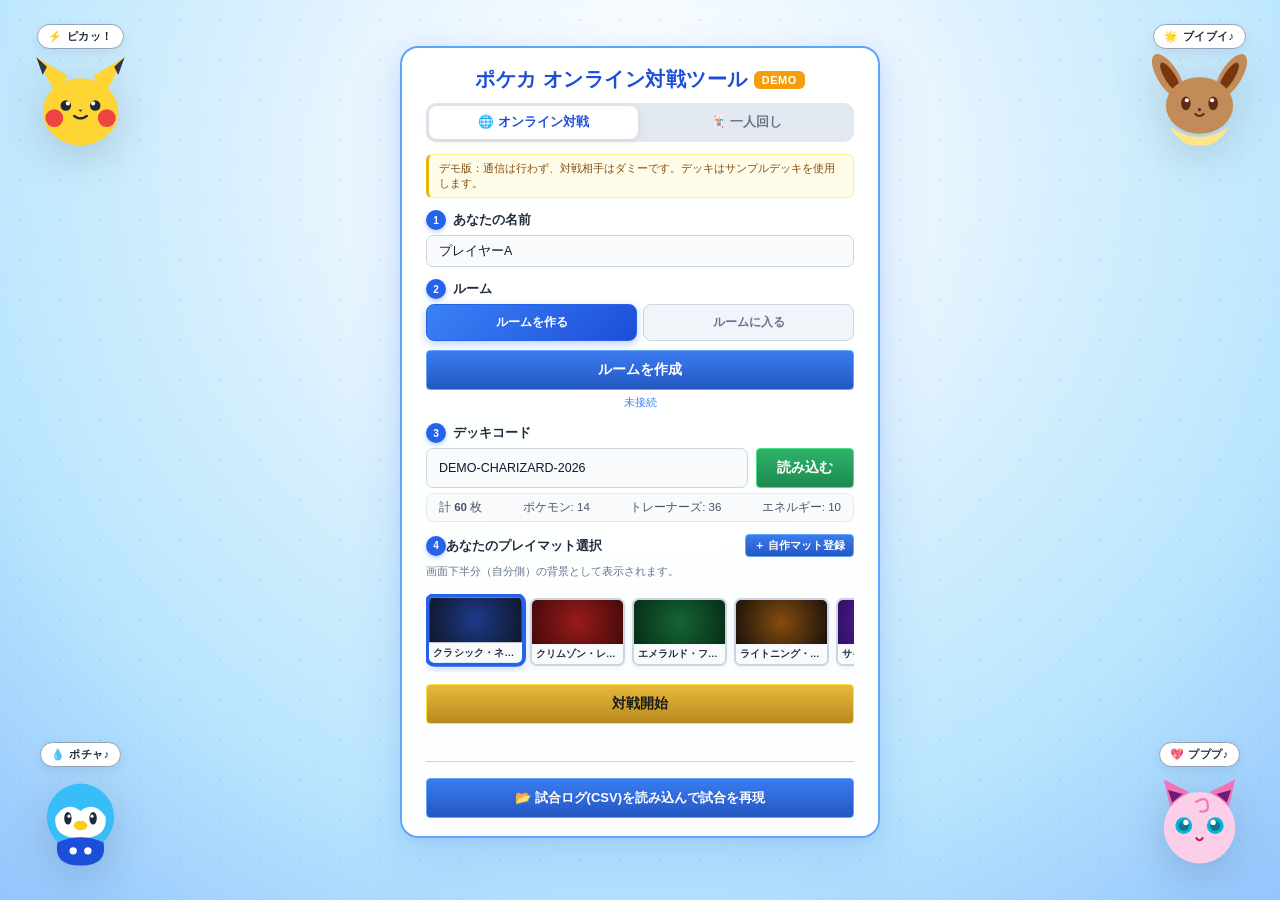
==== demo/index.html @ 83551fb6 "feat: 対戦準備フェーズ、特殊状態、8枠ベンチ拡張、演出強化、バトル場配置バグ改修および設計書v7.0更新" ====
<!DOCTYPE html>
<html lang="ja">
<head>
<meta charset="UTF-8">
<meta name="viewport" content="width=device-width, initial-scale=1.0, viewport-fit=cover">
<title>ポケカ オンライン対戦ツール（デモ）</title>
<link rel="stylesheet" href="css/style.css">
</head>
<body>

<!-- =====================================================
     画面① ロビー（名前 → ルーム → デッキコード → 対戦開始）
     ===================================================== -->
<section id="lobby" class="lobby">
  <!-- 4隅のかわいいポケモンたち（ゆらゆら揺れる） -->
  <!-- 左上：ピカチュウ -->
  <div class="lobby-corner-pokemon top-left" title="ピカチュウ">
    <div class="poke-balloon">⚡ ピカッ！</div>
    <svg viewBox="0 0 100 100" width="105" height="105" class="pokemon-svg" aria-label="ピカチュウ">
      <!-- 耳 -->
      <polygon points="26,38 8,4 38,22" fill="#ffd533"/>
      <polygon points="8,4 18,13 14,21 8,4" fill="#2d3748"/>
      <polygon points="74,38 92,4 62,22" fill="#ffd533"/>
      <polygon points="92,4 82,13 86,21 92,4" fill="#2d3748"/>
      <!-- 頭・体 -->
      <ellipse cx="50" cy="56" rx="36" ry="32" fill="#ffd533"/>
      <!-- ほっぺ -->
      <circle cx="25" cy="62" r="8.5" fill="#ef4444"/>
      <circle cx="75" cy="62" r="8.5" fill="#ef4444"/>
      <!-- 目 -->
      <circle cx="36" cy="50" r="5" fill="#1e293b"/>
      <circle cx="38" cy="48" r="2" fill="#ffffff"/>
      <circle cx="64" cy="50" r="5" fill="#1e293b"/>
      <circle cx="62" cy="48" r="2" fill="#ffffff"/>
      <!-- 鼻 -->
      <polygon points="50,56 48,54 52,54" fill="#1e293b"/>
      <!-- 口 -->
      <path d="M44,60 Q50,64 50,61 Q50,64 56,60" fill="none" stroke="#1e293b" stroke-width="2.2" stroke-linecap="round"/>
    </svg>
  </div>

  <!-- 右上：イーブイ -->
  <div class="lobby-corner-pokemon top-right" title="イーブイ">
    <div class="poke-balloon">🌟 ブイブイ♪</div>
    <svg viewBox="0 0 100 100" width="105" height="105" class="pokemon-svg" aria-label="イーブイ">
      <!-- 耳 -->
      <ellipse cx="20" cy="22" rx="10" ry="24" transform="rotate(-32 20 22)" fill="#c28b57"/>
      <ellipse cx="22" cy="23" rx="5" ry="16" transform="rotate(-32 22 23)" fill="#78350f"/>
      <ellipse cx="80" cy="22" rx="10" ry="24" transform="rotate(32 80 22)" fill="#c28b57"/>
      <ellipse cx="78" cy="23" rx="5" ry="16" transform="rotate(32 78 23)" fill="#78350f"/>
      <!-- 頭 -->
      <ellipse cx="50" cy="50" rx="32" ry="27" fill="#c28b57"/>
      <!-- もこもこの首毛 -->
      <path d="M22,70 Q50,90 78,70 Q68,90 50,88 Q32,90 22,70 Z" fill="#fde68a"/>
      <!-- 目 -->
      <ellipse cx="37" cy="48" rx="4.5" ry="6.5" fill="#5c2d16"/>
      <circle cx="38" cy="45" r="2" fill="#ffffff"/>
      <ellipse cx="63" cy="48" rx="4.5" ry="6.5" fill="#5c2d16"/>
      <circle cx="62" cy="45" r="2" fill="#ffffff"/>
      <!-- 鼻 -->
      <circle cx="50" cy="54" r="1.5" fill="#5c2d16"/>
      <!-- 口 -->
      <path d="M46,58 Q50,62 54,58" fill="none" stroke="#5c2d16" stroke-width="2" stroke-linecap="round"/>
    </svg>
  </div>

  <!-- 左下：ポッチャマ -->
  <div class="lobby-corner-pokemon bottom-left" title="ポッチャマ">
    <div class="poke-balloon">💧 ポチャ♪</div>
    <svg viewBox="0 0 100 100" width="105" height="105" class="pokemon-svg" aria-label="ポッチャマ">
      <!-- 頭部ベース（水色） -->
      <circle cx="50" cy="44" r="32" fill="#38bdf8"/>
      <!-- 顔の白い模様 -->
      <path d="M26,44 Q36,28 50,38 Q64,28 74,44 Q76,64 50,64 Q24,64 26,44 Z" fill="#ffffff"/>
      <!-- 体・マント（濃い青） -->
      <path d="M28,68 Q50,58 72,68 Q76,90 50,90 Q24,90 28,68 Z" fill="#1d4ed8"/>
      <!-- 胸のボタン -->
      <circle cx="43" cy="76" r="3.5" fill="#ffffff"/>
      <circle cx="57" cy="76" r="3.5" fill="#ffffff"/>
      <!-- 目 -->
      <ellipse cx="38" cy="45" rx="3.5" ry="6" fill="#1e293b"/>
      <circle cx="39" cy="43" r="1.5" fill="#ffffff"/>
      <ellipse cx="62" cy="45" rx="3.5" ry="6" fill="#1e293b"/>
      <circle cx="61" cy="43" r="1.5" fill="#ffffff"/>
      <!-- くちばし -->
      <ellipse cx="50" cy="52" rx="6.5" ry="4.5" fill="#facc15"/>
    </svg>
  </div>

  <!-- 右下：プリン -->
  <div class="lobby-corner-pokemon bottom-right" title="プリン">
    <div class="poke-balloon">💖 プププ♪</div>
    <svg viewBox="0 0 100 100" width="105" height="105" class="pokemon-svg" aria-label="プリン">
      <!-- 耳 -->
      <polygon points="22,34 16,8 40,20" fill="#f472b6"/>
      <polygon points="20,18 24,30 34,22" fill="#701a75"/>
      <polygon points="78,34 84,8 60,20" fill="#f472b6"/>
      <polygon points="80,18 76,30 66,22" fill="#701a75"/>
      <!-- 体（ピンクの球体） -->
      <circle cx="50" cy="54" r="34" fill="#fbcfe8"/>
      <!-- 前髪のうずまき -->
      <path d="M46,30 Q58,22 58,34 Q58,40 50,38 Q42,36 46,30 Z" fill="#fbcfe8"/>
      <path d="M46,30 Q58,22 58,34 Q58,40 50,38" fill="none" stroke="#f472b6" stroke-width="2"/>
      <!-- 目（大きな青緑） -->
      <circle cx="35" cy="52" r="8" fill="#06b6d4"/>
      <circle cx="35" cy="52" r="5" fill="#0e7490"/>
      <circle cx="37" cy="49" r="2.5" fill="#ffffff"/>
      <circle cx="65" cy="52" r="8" fill="#06b6d4"/>
      <circle cx="65" cy="52" r="5" fill="#0e7490"/>
      <circle cx="63" cy="49" r="2.5" fill="#ffffff"/>
      <!-- 口 -->
      <path d="M47,64 Q50,68 53,64" fill="none" stroke="#be185d" stroke-width="2" stroke-linecap="round"/>
    </svg>
  </div>

  <div class="lobby-panel">
    <h1>ポケカ オンライン対戦ツール <small>DEMO</small></h1>

    <!-- 最上部モード切替タブ: オンライン対戦 vs 一人回し -->
    <div class="lobby-mode-tabs">
      <button class="mode-tab-btn active" id="btn-mode-online" data-action="switchLobbyMode" data-arg="online">🌐 オンライン対戦</button>
      <button class="mode-tab-btn" id="btn-mode-solo" data-action="switchLobbyMode" data-arg="solo">🃏 一人回し</button>
    </div>

    <!-- ================= モード1: オンライン対戦 ================= -->
    <div id="mode-panel-online" class="mode-panel">
      <p class="demo-note">デモ版：通信は行わず、対戦相手はダミーです。デッキはサンプルデッキを使用します。</p>

      <div class="step">
        <label class="step-title" for="in-name"><span class="num">1</span>あなたの名前</label>
        <input id="in-name" type="text" maxlength="12" placeholder="ニックネーム" autocomplete="off">
      </div>

      <div class="step">
        <div class="step-title"><span class="num">2</span>ルーム</div>
        <div class="tabs">
          <button class="tab active" data-action="lobbyTab" data-arg="create">ルームを作る</button>
          <button class="tab" data-action="lobbyTab" data-arg="join">ルームに入る</button>
        </div>
        <div id="tab-create" class="tab-body">
          <button class="btn blue big" data-action="createRoom">ルームを作成</button>
          <div id="room-box" class="room-box hidden">
            ルーム番号 <b id="room-no"></b>
            <button class="btn" data-action="copyRoom">コピー</button>
          </div>
        </div>
        <div id="tab-join" class="tab-body hidden">
          <input id="in-room" type="text" inputmode="numeric" maxlength="6" placeholder="ルーム番号（6桁）" autocomplete="off">
          <button class="btn blue big" data-action="joinRoom">入室</button>
        </div>
        <div id="conn-status" class="status">未接続</div>
      </div>

      <div class="step">
        <label class="step-title" for="in-deck"><span class="num">3</span>デッキコード</label>
        <div class="row">
          <input id="in-deck" type="text" placeholder="例: DEMO-CHARIZARD-2026" autocomplete="off">
          <button class="btn green big" data-action="loadDeck">読み込む</button>
        </div>
        <div id="deck-preview" class="deck-preview"></div>
      </div>

      <div class="step">
        <div class="step-title" style="display:flex; justify-content:space-between; align-items:center;">
          <div><span class="num">4</span>あなたのプレイマット選択</div>
          <button class="btn blue" style="font-size:11px; padding:3px 8px;" data-action="openMatUpload">＋ 自作マット登録</button>
        </div>
        <p style="font-size:11px; color:#64748b; margin:2px 0 6px 0;">画面下半分（自分側）の背景として表示されます。</p>
        <div id="playmat-preview-row" class="playmat-preview-row"></div>
        <input type="file" id="mat-file-input" accept="image/*" class="hidden">
      </div>

      <div class="step">
        <button id="btn-start" class="btn gold big wide" data-action="startBattle" disabled>対戦開始</button>
        <div id="start-status" class="status"></div>
      </div>

      <div style="height: 1px; background: #cbd5e1; margin: 4px 0;"></div>
      <div class="step">
        <button class="btn blue wide" data-action="triggerCsvImport" style="font-size: 13px; padding: 10px 14px;">
          📂 試合ログ(CSV)を読み込んで試合を再現
        </button>
      </div>
    </div>

    <!-- ================= モード2: 一人回し ================= -->
    <div id="mode-panel-solo" class="mode-panel hidden">
      <p class="demo-note" style="border-left-color:#3b82f6; background:#eff6ff; border-color:#bfdbfe; color:#1e40af;">
        一人回しモード：2つのデッキを登録して対戦。ターン終了ごとに<b>上下の視点が自動で入れ替わり</b>、両方の手札・場を自分で操作してじっくり研究できます！
      </p>

      <!-- デッキ1 (先攻/プレイヤーA) -->
      <div class="step">
        <label class="step-title" for="in-deck-a"><span class="num">1</span>デッキ1 (先攻側 / あなた)</label>
        <div class="row">
          <input id="in-deck-a" type="text" placeholder="例: DEMO-CHARIZARD-2026" autocomplete="off" value="DEMO-CHARIZARD-2026">
          <button class="btn green big" data-action="loadSoloDeckA">読み込む</button>
        </div>
        <div id="deck-preview-a" class="deck-preview"></div>
      </div>

      <!-- デッキ2 (後攻/プレイヤーB) -->
      <div class="step">
        <label class="step-title" for="in-deck-b"><span class="num">2</span>デッキ2 (後攻側 / 対戦相手)</label>
        <div class="row">
          <input id="in-deck-b" type="text" placeholder="例: DEMO-VENUSAUR-2026" autocomplete="off" value="DEMO-VENUSAUR-2026">
          <button class="btn green big" data-action="loadSoloDeckB">読み込む</button>
        </div>
        <div id="deck-preview-b" class="deck-preview"></div>
      </div>

      <div class="step">
        <div class="step-title" style="display:flex; justify-content:space-between; align-items:center;">
          <div><span class="num">3</span>あなたのプレイマット選択</div>
        </div>
        <div id="playmat-preview-row-solo" class="playmat-preview-row"></div>
      </div>

      <div class="step">
        <button id="btn-start-solo" class="btn gold big wide" data-action="startSoloBattle">一人回しを開始する</button>
      </div>
    </div>
  </div>
</section>

<!-- =====================================================
     画面② 対戦画面（PTCGL準拠のプレイマット）
     ===================================================== -->
<section id="game" class="hidden">
  <!-- プレイマット背景レイヤー（画面半分ずつ） -->
  <div class="board-mat-container">
    <div class="board-mat-half mat-opp" id="board-mat-opp"></div>
    <div class="board-mat-half mat-me" id="board-mat-me"></div>
  </div>
  <div class="board">

    <!-- 相手の手札（上端から裏面が覗く） -->
    <div class="opp-hand">
      <div class="top-menu">
        <span class="room">ROOM <b id="g-room"></b></span>
        <button class="btn red" data-action="exit">退室</button>
      </div>
      <div id="opp-hand-cards" class="opp-hand-cards"></div>
      <span class="count">相手の手札 <b id="opp-hand-count">0</b></span>
    </div>

    <!-- 相手エリア（自分側を180°回転した配置） -->
    <div class="band opp">
      <div class="pile-col opp-piles">
        <div class="pile" id="opp-deck"></div>
        <div class="pile clickable" id="opp-trash" title="相手のトラッシュを見る"></div>
      </div>
      <div class="bench-tray" id="opp-bench"></div>
      <div class="side-col opp-side">
        <div class="lost clickable" id="opp-lost">ロスト <b>0</b></div>
        <div class="prizes" id="opp-prizes"></div>
      </div>
    </div>

    <!-- 中央アリーナ -->
    <div class="arena">
      <div class="center-line"></div>

      <div class="log-btn">
        <button class="btn" data-action="showLog">ログ</button>
        <button class="btn gold" data-action="coin">コイン</button>
        <button class="btn blue" data-action="exportCsv" title="試合ログをCSV出力">CSV出力</button>
        <button class="btn" data-action="triggerCsvImport" title="CSVから試合を再現">再現</button>
      </div>

      <div id="zoom" class="zoom hidden"></div>

      <div class="active-spot opp-active" id="opp-active"></div>
      <div class="active-spot my-active" id="my-active"></div>

      <div class="stadium" id="stadium"></div>

      <!-- 使用カードエリア（バトル場左寄り・常時表示） -->
      <div id="play-area" class="play-area empty">
        <div class="play-card-wrap" id="play-card-wrap">
          <div class="slot play-slot" title="手札からドラッグ＆ドロップしてカードを使用">
            使用カード枠<br><small style="font-size:9px; opacity:0.8;">(ドラッグ)</small>
          </div>
        </div>
        <div class="play-actions hidden" id="play-actions">
          <span class="play-title">使用中</span>
          <button class="btn red" data-action="playToTrash">トラッシュへ</button>
          <button class="btn" data-action="playToHand">手札に戻す</button>
          <button class="btn blue hidden" id="btn-play-stadium" data-action="playToStadium">スタジアムへ</button>
          <button class="btn purple" data-action="playToLost">ロストへ</button>
        </div>
      </div>

      <div class="turn-panel">
        <span class="name">相手：<b id="g-opp-name"></b></span>
        <span class="name me">あなた：<b id="g-my-name"></b></span>
        <span class="name">ターン <b id="g-turn">1</b></span>
        <button class="btn gold" data-action="endTurn">ターン終了</button>
      </div>

      <div id="target-banner" class="target-banner hidden">
        <span id="target-msg"></span>
        <button class="btn" data-action="cancelTarget">キャンセル</button>
      </div>

      <!-- テンポラリエリア -->
      <div id="temp" class="temp hidden">
        <div id="temp-cards" class="temp-cards"></div>
        <div class="temp-side">
          <span class="title">テンポラリ</span>
          <button class="btn green" data-action="tempToHand">手札に加える</button>
          <button class="btn" data-action="tempToBottom">山の下側に戻す</button>
        </div>
      </div>
    </div>

    <!-- 自分エリア -->
    <div class="band me">
      <div class="side-col">
        <div class="lost clickable" id="my-lost">ロスト <b>0</b></div>
        <div class="prizes" id="my-prizes"></div>
      </div>
      <div class="bench-tray" id="my-bench"></div>
      <div class="pile-col">
        <div class="deck-btns">
          <button class="btn blue" data-action="viewDeck">山を見る</button>
          <button class="btn green" data-action="draw">１枚引く</button>
          <button class="btn red" data-action="trashTop">１枚トラッシュ</button>
          <button class="btn purple" data-action="shuffle">シャッフル</button>
        </div>
        <div class="pile" id="my-deck"></div>
        <div class="pile clickable" id="my-trash" title="トラッシュを見る"></div>
      </div>
    </div>

    <!-- 自分の手札（下端から覗く） -->
    <div class="hand-area">
      <div class="hand-btns">
        <button class="btn green" data-action="draw">１枚引く</button>
        <button class="btn blue" data-action="viewDeck">デッキを見る</button>
        <button class="btn" data-action="handToDeck">手札を山にもどす</button>
        <button class="btn" data-action="handToBottom">山の下に戻す</button>
        <button class="btn red" data-action="handTrash">トラッシュする</button>
        <button class="btn purple" data-action="handLost">ロストへ送る</button>
        <button class="btn blue wide" data-action="handBench">ベンチに出す</button>
      </div>
      <div class="hand-cards" id="hand"></div>
      <div class="hand-info">
        手札 <b id="hand-count">0</b> 枚<br>
        <span id="hand-sel" class="sel-name"></span>
      </div>
    </div>

    <!-- スマホ用：ハンバーガーボタン -->
    <button class="sp-menu-btn" data-action="openMenu" aria-label="操作メニュー">
      <span></span><span></span><span></span>
      <em class="badge">操作</em>
    </button>
  </div>
</section>

<!-- 手札ドラッグ範囲選択ボックス -->
<div id="selection-box" class="selection-box hidden"></div>

<!-- スマホ用：操作メニュー（下から出るシート） -->
<div class="sp-backdrop" data-action="closeMenu"></div>
<div class="sp-sheet" role="dialog" aria-label="操作メニュー">
  <div class="grip"></div>
  <div class="sheet-section-header">
    <h3 style="margin:0;">🃏 手札メニュー <span class="sel" id="sheet-sel"></span></h3>
    <button class="sheet-close-x" data-action="closeMenu" aria-label="閉じる">✕</button>
  </div>
  <div id="sheet-hand-body">
    <!-- 手札選択状態に応じて動的に生成 -->
  </div>

  <h3 style="margin-top:14px;">🎴 山札 <span class="sel muted" id="sheet-deck"></span></h3>
  <div class="grid">
    <button class="btn green" data-action="draw" data-close="1">１枚引く</button>
    <button class="btn blue" data-action="viewDeck" data-close="1">山を見る</button>
    <button class="btn red" data-action="trashTop" data-close="1">１枚トラッシュ</button>
    <button class="btn purple" data-action="shuffle" data-close="1">シャッフル</button>
  </div>

  <h3 style="margin-top:14px;">⚙️ その他・対戦進行</h3>
  <div class="grid">
    <button class="btn gold" data-action="endTurn" data-close="1">ターン終了</button>
    <button class="btn" data-action="coin" data-close="1">🪙 コイン</button>
    <button class="btn" data-action="showLog" data-close="1">📜 ログ</button>
    <button class="btn blue" data-action="exportCsv" data-close="1">💾 CSV保存</button>
    <button class="btn" data-action="triggerCsvImport" data-close="1">📂 CSV再現</button>
    <button class="btn wide" data-action="closeMenu">閉じる</button>
  </div>
</div>

<!-- カードダブルクリック拡大モーダル -->
<div id="card-zoom-modal" class="modal hidden" onclick="closeCardZoom()">
  <div class="zoom-card-container" onclick="event.stopPropagation()">
    <div id="zoom-card-content"></div>
    <button class="btn big wide" style="margin-top:12px;" onclick="closeCardZoom()">閉じる</button>
  </div>
</div>

<!-- 汎用モーダル（山札・トラッシュ・ロスト・ログ） -->
<div id="modal" class="modal hidden">
  <div class="modal-panel">
    <div class="modal-head" id="modal-title"></div>
    <div class="modal-body" id="modal-body"></div>
    <div class="modal-foot" id="modal-foot"></div>
  </div>
</div>

<!-- 試合再現（リプレイ）操作バー -->
<div id="replay-bar" class="replay-bar hidden">
  <div class="replay-badge">🎬 試合再現モード</div>
  <div class="replay-controls">
    <button class="btn" data-action="replayFirst" title="最初の手へ">⏮</button>
    <button class="btn" data-action="replayPrev" title="前の手へ">◀</button>
    <button class="btn gold" id="btn-replay-play" data-action="replayTogglePlay" title="自動再生/一時停止">▶ 再生</button>
    <button class="btn" data-action="replayNext" title="次の手へ">▶</button>
    <button class="btn" data-action="replayLast" title="最後の手へ">⏭</button>
  </div>
  <div class="replay-slider-wrap">
    <input type="range" id="replay-slider" min="0" max="0" value="0">
    <span class="replay-step-info" id="replay-step-info">0 / 0</span>
  </div>
  <div class="replay-msg" id="replay-msg">ログメッセージ</div>
  <button class="btn red" data-action="exitReplay">再現終了</button>
</div>

<!-- 非表示のファイル選択要素 (CSVインポート用) -->
<input type="file" id="csv-file-input" accept=".csv" class="hidden">

<!-- 場のポケモン用コンテキストメニュー -->
<div id="ctx" class="ctx hidden"></div>

<!-- トースト通知 -->
<div id="toast" class="toast"></div>

<script src="js/app.js"></script>
</body>
</html>
---- demo/css/style.css ----
/* =====================================================
   ポケカ対戦ツール デモ スタイルシート (PTCGLスタイル)
   ===================================================== */

:root {
  --u: min(1vh, 0.8vw);
  --card-r: 0.716;              /* カード縦横比 (63x88mm) */
  --bench-h: calc(var(--u) * 14);
  --active-h: calc(var(--u) * 17);
  --pile-h: calc(var(--u) * 12);
  --prize-h: calc(var(--u) * 6.3);
  --hand-h: calc(var(--u) * 20);
  --fs: max(11px, calc(var(--u) * 1.4));
  --blue: #2f6fe0;
  --red: #d8343b;
  --bg-dark: #0a0d18;
}

* {
  box-sizing: border-box;
  margin: 0;
  padding: 0;
  user-select: none;
}

html, body {
  min-height: 100%;
  overflow-x: hidden;
  overflow-y: auto;
  font-family: -apple-system, BlinkMacSystemFont, "Segoe UI", Roboto, Meiryo, sans-serif;
  font-size: var(--fs);
  color: #fff;
  background: var(--bg-dark);
}

.hidden {
  display: none !important;
}

/* =====================================================
   ボタン共通スタイル
   ===================================================== */
.btn {
  font: inherit;
  font-size: calc(var(--fs) * 0.9);
  font-weight: bold;
  color: #fff;
  border: 1px solid rgba(255, 255, 255, 0.35);
  background: linear-gradient(180deg, #3d4a66, #2a3348);
  border-radius: 4px;
  padding: calc(var(--u) * 0.4) calc(var(--u) * 0.9);
  cursor: pointer;
  white-space: nowrap;
  transition: all 0.15s ease;
  display: inline-flex;
  align-items: center;
  justify-content: center;
}

.btn:hover:not(:disabled) {
  filter: brightness(1.25);
  transform: translateY(-1px);
}

.btn:active:not(:disabled) {
  transform: translateY(0);
}

.btn:disabled {
  opacity: 0.4;
  cursor: not-allowed;
  filter: grayscale(0.8);
}

.btn.big {
  padding: 10px 20px;
  font-size: 14px;
}

.btn.wide {
  width: 100%;
}

.btn.blue   { background: linear-gradient(180deg, #3b7cf0, #2457c2); border-color: #60a5fa; }
.btn.green  { background: linear-gradient(180deg, #2fb36c, #1d8a4f); border-color: #4ade80; }
.btn.red    { background: linear-gradient(180deg, #e0524f, #b02f2c); border-color: #f87171; }
.btn.gold   { background: linear-gradient(180deg, #e7b93c, #b98a1d); border-color: #fde047; color: #1a1a1a; }
.btn.purple { background: linear-gradient(180deg, #8a5ce6, #6339bf); border-color: #c084fc; }

/* =====================================================
   画面① ロビー（明るく楽しいポケモンテーマ）
   ===================================================== */
.lobby {
  position: relative;
  min-height: 100vh;
  display: flex;
  flex-direction: column;
  align-items: center;
  justify-content: flex-start;
  background:
    radial-gradient(circle at 50% 18%, #ffffff 0%, #e0f2fe 35%, #bae6fd 70%, #93c5fd 100%);
  padding: 32px 16px 48px 16px;
  overflow-y: auto;
  box-sizing: border-box;
}

/* 背景の柔らかいモンスターボール装飾 */
.lobby::before {
  content: "";
  position: absolute;
  width: 760px;
  height: 760px;
  border-radius: 50%;
  background: radial-gradient(circle, rgba(255, 255, 255, 0.5) 0%, rgba(255, 255, 255, 0.08) 60%, transparent 80%);
  top: -180px;
  left: 50%;
  transform: translateX(-50%);
  pointer-events: none;
  z-index: 0;
}

.lobby::after {
  content: "";
  position: absolute;
  inset: 0;
  background-image:
    radial-gradient(#38bdf8 1.2px, transparent 1.2px),
    radial-gradient(#60a5fa 1.2px, transparent 1.2px);
  background-size: 40px 40px;
  background-position: 0 0, 20px 20px;
  opacity: 0.18;
  pointer-events: none;
  z-index: 0;
}

/* 4隅のかわいいポケモン（ゆらゆら揺れるアニメーション） */
.lobby-corner-pokemon {
  position: fixed;
  z-index: 25;
  display: flex;
  flex-direction: column;
  align-items: center;
  cursor: pointer;
  transition: transform 0.25s cubic-bezier(0.34, 1.56, 0.64, 1);
  user-select: none;
}

.lobby-corner-pokemon:hover {
  transform: scale(1.18) !important;
}

.lobby-corner-pokemon svg {
  filter: drop-shadow(0 12px 20px rgba(15, 23, 42, 0.16));
  transition: transform 0.2s ease;
}

.poke-balloon {
  background: #ffffff;
  color: #1e293b;
  font-size: 11px;
  font-weight: 800;
  padding: 4px 10px;
  border-radius: 14px;
  border: 1.5px solid #94a3b8;
  box-shadow: 0 4px 12px rgba(15, 23, 42, 0.08);
  margin-bottom: 4px;
  white-space: nowrap;
  pointer-events: none;
  letter-spacing: 0.5px;
}

/* 4隅の配置 ＆ ゆらゆら揺れるキーフレーム */
.lobby-corner-pokemon.top-left {
  top: 24px;
  left: 28px;
  animation: sway-tl 3.6s ease-in-out infinite;
}

.lobby-corner-pokemon.top-right {
  top: 24px;
  right: 28px;
  animation: sway-tr 4.0s ease-in-out infinite 0.5s;
}

.lobby-corner-pokemon.bottom-left {
  bottom: 24px;
  left: 28px;
  animation: sway-bl 3.8s ease-in-out infinite 0.9s;
}

.lobby-corner-pokemon.bottom-right {
  bottom: 24px;
  right: 28px;
  animation: sway-br 4.2s ease-in-out infinite 0.4s;
}

@keyframes sway-tl {
  0%, 100% {
    transform: translateY(0px) rotate(-5deg);
  }
  50% {
    transform: translateY(-14px) rotate(6deg) scale(1.05);
  }
}

@keyframes sway-tr {
  0%, 100% {
    transform: translateY(0px) rotate(5deg);
  }
  50% {
    transform: translateY(-16px) rotate(-6deg) scale(1.05);
  }
}

@keyframes sway-bl {
  0%, 100% {
    transform: translateY(0px) rotate(-4deg);
  }
  50% {
    transform: translateY(-12px) rotate(5deg) scale(1.04);
  }
}

@keyframes sway-br {
  0%, 100% {
    transform: translateY(0px) rotate(4deg);
  }
  50% {
    transform: translateY(-14px) rotate(-5deg) scale(1.04);
  }
}

/* モバイル表示時のサイズ・位置調整 */
@media (max-width: 680px) {
  .lobby-corner-pokemon svg {
    width: 65px;
    height: 65px;
  }
  .lobby-corner-pokemon.top-left { top: 8px; left: 8px; }
  .lobby-corner-pokemon.top-right { top: 8px; right: 8px; }
  .lobby-corner-pokemon.bottom-left { bottom: 8px; left: 8px; }
  .lobby-corner-pokemon.bottom-right { bottom: 8px; right: 8px; }
  .poke-balloon { font-size: 9px; padding: 2px 6px; }
}

.lobby-panel {
  background: rgba(255, 255, 255, 0.95);
  backdrop-filter: blur(16px);
  border: 2px solid #60a5fa;
  box-shadow:
    0 20px 50px rgba(37, 99, 235, 0.16),
    0 4px 16px rgba(147, 197, 253, 0.3);
  border-radius: 18px;
  width: 100%;
  max-width: 480px;
  padding: 18px 24px;
  display: flex;
  flex-direction: column;
  gap: 12px;
  position: relative;
  z-index: 10;
  color: #1e293b;
  margin: auto;
}

.lobby-panel h1 {
  font-size: 20px;
  font-weight: 800;
  text-align: center;
  color: #1d4ed8;
  letter-spacing: 0.5px;
  margin-bottom: -2px;
}

.lobby-panel h1 small {
  background: #f59e0b;
  color: #ffffff;
  font-size: 11px;
  font-weight: bold;
  padding: 3px 8px;
  border-radius: 6px;
  vertical-align: middle;
}

/* ロビー最上部モード切替タブ */
.lobby-mode-tabs {
  display: flex;
  background: #e2e8f0;
  border-radius: 10px;
  padding: 3px;
  gap: 4px;
}

.mode-tab-btn {
  flex: 1;
  padding: 8px 12px;
  font-size: 12.5px;
  font-weight: bold;
  border-radius: 8px;
  border: none;
  background: transparent;
  color: #64748b;
  cursor: pointer;
  transition: all 0.15s ease;
}

.mode-tab-btn.active {
  background: #ffffff;
  color: #1d4ed8;
  box-shadow: 0 2px 8px rgba(0, 0, 0, 0.08);
}

.mode-panel {
  display: flex;
  flex-direction: column;
  gap: 12px;
}

.demo-note {
  font-size: 11px;
  color: #854d0e;
  background: #fefce8;
  border: 1px solid #fef08a;
  padding: 6px 10px;
  border-radius: 6px;
  border-left: 3px solid #eab308;
  line-height: 1.4;
}

.step {
  display: flex;
  flex-direction: column;
  gap: 5px;
}

.step-title {
  font-weight: bold;
  font-size: 12.5px;
  color: #1e293b;
  display: flex;
  align-items: center;
  gap: 7px;
}

.step-title .num {
  background: #2563eb;
  color: #fff;
  width: 20px;
  height: 20px;
  border-radius: 50%;
  display: inline-flex;
  align-items: center;
  justify-content: center;
  font-size: 10px;
  font-weight: bold;
  box-shadow: 0 2px 5px rgba(37, 99, 235, 0.3);
}

.lobby input[type="text"] {
  background: #f8fafc;
  border: 1.5px solid #cbd5e1;
  color: #0f172a;
  padding: 8px 12px;
  border-radius: 7px;
  font-size: 12.5px;
  font-weight: 500;
  outline: none;
  transition: all 0.2s;
  width: 100%;
}

.lobby input[type="text"]:focus {
  border-color: #3b82f6;
  background: #ffffff;
  box-shadow: 0 0 0 3px rgba(59, 130, 246, 0.2);
}

.tabs {
  display: flex;
  gap: 6px;
}

.tab {
  flex: 1;
  background: #f1f5f9;
  color: #64748b;
  border: 1px solid #cbd5e1;
  padding: 9px;
  border-radius: 8px;
  cursor: pointer;
  font-size: 12px;
  font-weight: bold;
  transition: all 0.15s;
}

.tab.active {
  background: linear-gradient(135deg, #3b82f6, #1d4ed8);
  color: #fff;
  border-color: #2563eb;
  box-shadow: 0 3px 10px rgba(37, 99, 235, 0.3);
}

.tab-body {
  margin-top: 4px;
  display: flex;
  flex-direction: column;
  gap: 8px;
}

.room-box {
  background: #eff6ff;
  border: 2px dashed #60a5fa;
  padding: 10px 14px;
  border-radius: 8px;
  display: flex;
  align-items: center;
  justify-content: space-between;
  font-size: 13px;
  color: #1e40af;
}

.room-box b {
  color: #2563eb;
  letter-spacing: 2px;
  font-size: 17px;
}

.row {
  display: flex;
  gap: 8px;
}

.deck-preview {
  font-size: 11.5px;
  color: #475569;
  background: #f8fafc;
  padding: 6px 12px;
  border-radius: 7px;
  border: 1px solid #e2e8f0;
  min-height: 24px;
  display: flex;
  align-items: center;
  justify-content: space-between;
}

.status {
  font-size: 11px;
  color: #3b82f6;
  text-align: center;
  min-height: 16px;
}

/* =====================================================
   画面② 対戦盤面 (PTCGLスタイル)
   ===================================================== */
#game {
  height: 100vh;
  width: 100vw;
  overflow: hidden;
  position: relative;
}

.board {
  height: 100vh;
  display: grid;
  grid-template-rows:
    calc(var(--u) * 5)     /* 相手手札 */
    calc(var(--u) * 17)    /* 相手バンド */
    1fr                    /* 中央アリーナ */
    calc(var(--u) * 19)    /* 自分バンド */
    calc(var(--u) * 16);   /* 自分手札 */
  position: relative;
}

/* 相手手札 */
.opp-hand {
  background: linear-gradient(180deg, #7a1218, #b3242b);
  display: flex;
  justify-content: center;
  align-items: flex-end;
  gap: calc(var(--u) * 0.5);
  overflow: hidden;
  position: relative;
}

.opp-hand-cards {
  display: flex;
  justify-content: center;
  gap: calc(var(--u) * 0.4);
}

.opp-hand .back {
  width: calc(var(--u) * 8 * var(--card-r) * 1.4);
  height: calc(var(--u) * 8);
  transform: translateY(35%);
}

.opp-hand .count {
  position: absolute;
  left: 50%;
  bottom: 2px;
  transform: translateX(-50%);
  background: #222;
  border-radius: 10px;
  padding: 0 8px;
  font-weight: bold;
  font-size: calc(var(--fs) * 0.85);
}

.top-menu {
  position: absolute;
  left: calc(var(--u) * 1.5);
  top: 50%;
  transform: translateY(-50%);
  display: flex;
  gap: 8px;
  align-items: center;
  font-size: var(--fs);
}

.top-menu .room {
  background: rgba(0, 0, 0, 0.45);
  padding: 2px 8px;
  border-radius: 10px;
}

/* バンド共通 */
.band {
  display: grid;
  grid-template-columns: calc(var(--u) * 26) 1fr calc(var(--u) * 30);
  align-items: center;
  padding: 0 calc(var(--u) * 1.5);
  gap: calc(var(--u) * 1.5);
}

.band.opp {
  background: linear-gradient(180deg, #b3242b, #6d1419);
  border-bottom: 3px solid #e0b84a;
}

.band.me {
  background: linear-gradient(0deg, #173f9a, #22489e);
  border-top: 3px solid #e0b84a;
}

/* ベンチトレイ */
.bench-tray {
  justify-self: center;
  display: flex;
  gap: calc(var(--u) * 0.8);
  padding: calc(var(--u) * 0.8);
  background: rgba(0, 0, 0, 0.35);
  border-radius: 6px;
  border: 1px solid rgba(255, 255, 255, 0.12);
}

.bench-tray .slot,
.bench-tray .card {
  height: var(--bench-h);
}

/* カード共通 */
.slot, .card, .back {
  aspect-ratio: 63 / 88;
  border-radius: calc(var(--u) * 0.6);
  flex: none;
  cursor: pointer;
}

.slot {
  border: 1px dashed rgba(255, 255, 255, 0.25);
  background: rgba(255, 255, 255, 0.04);
  display: flex;
  align-items: center;
  justify-content: center;
  color: rgba(255, 255, 255, 0.35);
  font-size: calc(var(--fs) * 0.85);
  cursor: default;
}

.slot.targetable {
  border: 2px dashed #facc15;
  background: rgba(250, 204, 21, 0.15);
  cursor: pointer;
}

.card {
  background: linear-gradient(160deg, #f6e27a 0%, #e7c94a 18%, #f3f0e4 19%, #e9e4d2 100%);
  border: 2px solid #d9b93c;
  color: #222;
  font-weight: bold;
  display: flex;
  flex-direction: column;
  justify-content: space-between;
  padding: calc(var(--u) * 0.5);
  font-size: calc(var(--fs) * 0.85);
  box-shadow: 0 3px 8px rgba(0, 0, 0, 0.5);
  position: relative;
  transition: transform 0.15s;
}

.card.pokemon {
  background: linear-gradient(160deg, #fef08a 0%, #facc15 18%, #fff 19%, #f1f5f9 100%);
  border-color: #eab308;
}

.card.grass {
  background: linear-gradient(160deg, #9be27a 0%, #6fc04a 18%, #eef3e4 19%, #dfe8d2 100%);
  border-color: #5aa83a;
}

.card.fire {
  background: linear-gradient(160deg, #ff9a7a 0%, #e7604a 18%, #f6ece4 19%, #eadcd2 100%);
  border-color: #c8482f;
}

.card.water {
  background: linear-gradient(160deg, #93c5fd 0%, #3b82f6 18%, #eff6ff 19%, #dbeafe 100%);
  border-color: #2563eb;
}

.card.trainer {
  background: linear-gradient(160deg, #c9d3e0 0%, #9eb0c8 18%, #f2f4f7 19%, #e1e6ee 100%);
  border-color: #7c8ea8;
}

.card.energy {
  background: linear-gradient(160deg, #fde047 0%, #eab308 25%, #fffbeb 26%, #fef3c7 100%);
  border-color: #ca8a04;
}

.card .card-top {
  display: flex;
  justify-content: space-between;
  align-items: flex-start;
  width: 100%;
}

.card .name {
  white-space: nowrap;
  overflow: hidden;
  text-overflow: ellipsis;
  max-width: 75%;
}

.card .hp {
  font-size: calc(var(--fs) * 0.8);
  color: #dc2626;
  white-space: nowrap;
}

.card .card-btm {
  font-size: calc(var(--fs) * 0.7);
  color: #64748b;
  display: flex;
  justify-content: space-between;
}

.card .dmg {
  position: absolute;
  right: -6%;
  bottom: 20%;
  background: #e0451f;
  color: #fff;
  border: 2px solid #fff;
  border-radius: 50%;
  width: 34%;
  aspect-ratio: 1;
  display: flex;
  align-items: center;
  justify-content: center;
  font-size: calc(var(--fs) * 0.85);
  font-weight: bold;
  box-shadow: 0 2px 6px rgba(0,0,0,0.5);
  z-index: 6;
}

/* ポケモンのどうぐ（カード上部に少しはみ出る） */
.pokemon-tool-tab {
  position: absolute;
  top: -15px;
  left: 6px;
  right: 6px;
  height: 18px;
  background: linear-gradient(180deg, #0284c7, #0369a1);
  border: 1.5px solid #bae6fd;
  border-bottom: none;
  border-radius: 5px 5px 0 0;
  color: #fff;
  font-size: calc(var(--fs) * 0.7);
  font-weight: bold;
  display: flex;
  align-items: center;
  gap: 3px;
  padding: 0 5px;
  white-space: nowrap;
  overflow: hidden;
  text-overflow: ellipsis;
  box-shadow: 0 -3px 6px rgba(0, 0, 0, 0.45);
  z-index: 7;
  cursor: pointer;
  transition: top 0.15s, height 0.15s;
}

.pokemon-tool-tab:hover {
  top: -19px;
  height: 22px;
}

.pokemon-tool-tab .tool-icon {
  font-size: 10px;
}

.pokemon-tool-tab .tool-name {
  overflow: hidden;
  text-overflow: ellipsis;
  white-space: nowrap;
  flex: 1;
}

/* ポケモンカード下部のエネルギーバッジ群 */
.card-energies {
  position: absolute;
  bottom: calc(var(--u) * 0.3);
  left: calc(var(--u) * 0.4);
  right: calc(var(--u) * 0.4);
  display: flex;
  flex-wrap: wrap;
  gap: 3px;
  z-index: 8;
  pointer-events: auto;
}

.energy-badge {
  width: calc(var(--u) * 2.2);
  height: calc(var(--u) * 2.2);
  min-width: 17px;
  min-height: 17px;
  border-radius: 50%;
  display: flex;
  align-items: center;
  justify-content: center;
  font-size: calc(var(--fs) * 0.68);
  box-shadow: 0 2px 5px rgba(0, 0, 0, 0.7), inset 0 1px 1px rgba(255, 255, 255, 0.7);
  cursor: grab;
  user-select: none;
  transition: transform 0.12s, box-shadow 0.12s;
  border: 1.5px solid rgba(255, 255, 255, 0.85);
  color: #fff;
  text-shadow: 0 1px 2px rgba(0,0,0,0.8);
}

.energy-badge:active {
  cursor: grabbing;
}

.energy-badge:hover {
  transform: scale(1.3);
  z-index: 12;
  box-shadow: 0 0 10px rgba(255, 255, 255, 0.95);
}

.energy-badge.dragging {
  opacity: 0.35;
  transform: scale(0.9);
}

/* ポケモンカードにカード/エネルギーをドラッグ中のハイライト */
.card.drag-target {
  outline: 3px solid #38bdf8 !important;
  box-shadow: 0 0 18px rgba(56, 189, 248, 0.9) !important;
  transform: scale(1.05) !important;
  z-index: 10 !important;
}

.back {
  background:
    radial-gradient(circle at 50% 50%, #f2d34a 0 18%, #333 19% 23%, transparent 24%),
    linear-gradient(135deg, #2b5fc9, #183a85);
  border: 2px solid #9fb6e8;
  box-shadow: 0 2px 5px rgba(0, 0, 0, 0.5);
}

.opp .back, .opp-hand .back {
  background:
    radial-gradient(circle at 50% 50%, #f2d34a 0 18%, #333 19% 23%, transparent 24%),
    linear-gradient(135deg, #c93b2b, #851a18);
  border-color: #e8a49f;
}

/* 枚数バッジ */
.count-badge {
  position: absolute;
  bottom: calc(var(--u) * -1.2);
  left: 50%;
  transform: translateX(-50%);
  background: #1d1f26;
  border: 1px solid #888;
  border-radius: 10px;
  padding: 0 calc(var(--u) * 1);
  font-weight: bold;
  font-size: var(--fs);
  white-space: nowrap;
  z-index: 2;
}

/* 左カラム：ロスト（上）＋サイド（下） */
.side-col {
  display: flex;
  flex-direction: column;
  gap: calc(var(--u) * 0.8);
  align-items: flex-start;
}

.lost {
  display: flex;
  align-items: center;
  gap: 6px;
  background: rgba(110, 40, 170, 0.65);
  border: 1px solid #b07ae8;
  padding: 2px calc(var(--u) * 1);
  border-radius: 12px;
  font-size: calc(var(--fs) * 0.9);
  cursor: pointer;
}

.lost b {
  background: #1d1f26;
  border-radius: 8px;
  padding: 0 6px;
}

.prizes {
  position: relative;
  display: grid;
  grid-template-columns: repeat(3, auto);
  gap: calc(var(--u) * 0.5);
}

.prizes .back {
  height: var(--prize-h);
}

/* 右カラム：山札＋トラッシュ＋山札ボタン */
.pile-col {
  display: flex;
  align-items: center;
  justify-content: flex-end;
  gap: calc(var(--u) * 1);
}

.pile {
  position: relative;
  height: var(--pile-h);
}

.pile .back, .pile .card, .pile .slot {
  height: 100%;
}

.pile .back {
  box-shadow: 2px 2px 0 #10265a, 4px 4px 0 #0c1d45, 0 4px 8px rgba(0, 0, 0, 0.6);
}

.opp .pile .back {
  box-shadow: 2px 2px 0 #5a1010, 4px 4px 0 #450c0c, 0 4px 8px rgba(0, 0, 0, 0.6);
}

.deck-btns {
  display: grid;
  grid-template-columns: 1fr;
  gap: calc(var(--u) * 0.5);
}

.clickable {
  cursor: pointer;
}

/* 中央アリーナ */
.arena {
  position: relative;
  background:
    radial-gradient(ellipse at 50% 50%, rgba(255, 255, 255, 0.12) 0, transparent 45%),
    radial-gradient(ellipse at 20% 50%, rgba(47, 111, 224, 0.35), transparent 50%),
    radial-gradient(ellipse at 80% 50%, rgba(216, 52, 59, 0.30), transparent 50%),
    #141a33;
  overflow: visible;
}

.arena::before {
  content: "";
  position: absolute;
  inset: 0;
  opacity: 0.25;
  pointer-events: none;
  background-image:
    linear-gradient(30deg, transparent 47%, rgba(255, 255, 255, 0.25) 48% 52%, transparent 53%),
    linear-gradient(150deg, transparent 47%, rgba(255, 255, 255, 0.25) 48% 52%, transparent 53%);
  background-size: calc(var(--u) * 6) calc(var(--u) * 3.5);
}

.arena .center-line {
  position: absolute;
  left: 0;
  right: 0;
  top: 50%;
  height: 0;
  border-top: 1px dashed rgba(255, 255, 255, 0.2);
}

/* バトル場 */
.active-spot {
  position: absolute;
  left: 50%;
  transform: translateX(-50%);
  height: var(--active-h);
}

.active-spot .card, .active-spot .slot {
  height: 100%;
}

.active-spot.opp-active {
  bottom: calc(50% + var(--u) * 0.6);
}

.active-spot.my-active {
  top: calc(50% + var(--u) * 0.6);
}

/* スタジアム（共有） */
.stadium {
  position: absolute;
  top: 50%;
  transform: translateY(-50%);
  left: calc(50% + var(--u) * 16);
  height: calc(var(--u) * 13);
  display: flex;
  flex-direction: column;
  align-items: center;
  gap: 2px;
  transition: all 0.2s ease;
}

.stadium.drag-over {
  transform: translateY(-50%) scale(1.08);
}

.stadium.drag-over .slot {
  border-color: #38bdf8 !important;
  background: rgba(56, 189, 248, 0.3) !important;
  box-shadow: 0 0 20px rgba(56, 189, 248, 0.8) !important;
  color: #fff !important;
}

.stadium.drag-over .card {
  outline: 3px dashed #38bdf8 !important;
  box-shadow: 0 0 20px rgba(56, 189, 248, 0.8) !important;
}

.stadium .slot {
  height: 100%;
  border-color: rgba(80, 220, 150, 0.6);
  color: rgba(120, 240, 180, 0.8);
  font-size: calc(var(--fs) * 0.8);
  text-align: center;
  transition: all 0.15s ease;
}

.stadium .card {
  height: 100%;
}

/* 使用カードエリア（バトル場左寄り・常時表示） */
.play-area {
  position: absolute;
  top: 50%;
  transform: translateY(-50%);
  right: calc(50% + var(--u) * 16);
  display: flex;
  gap: calc(var(--u) * 1);
  align-items: center;
  background: rgba(15, 23, 42, 0.95);
  border: 2px solid #facc15;
  border-radius: 8px;
  padding: calc(var(--u) * 0.8);
  box-shadow: 0 0 18px rgba(250, 204, 21, 0.45);
  z-index: 18;
  transition: all 0.2s ease;
}

.play-area.empty {
  background: rgba(15, 23, 42, 0.65);
  border: 2px dashed rgba(250, 204, 21, 0.6);
  box-shadow: 0 0 10px rgba(0, 0, 0, 0.4);
}

.play-area.drag-over {
  background: rgba(250, 204, 21, 0.25);
  border: 2px solid #fff59d;
  box-shadow: 0 0 25px rgba(250, 204, 21, 0.85);
  transform: translateY(-50%) scale(1.05);
}

.play-card-wrap .card,
.play-card-wrap .slot {
  height: calc(var(--u) * 13);
}

.play-card-wrap .slot.play-slot {
  border: 2px dashed rgba(250, 204, 21, 0.55);
  color: #facc15;
  font-size: calc(var(--fs) * 0.8);
  text-align: center;
  line-height: 1.35;
  padding: 4px;
  cursor: pointer;
  background: rgba(250, 204, 21, 0.05);
  transition: background 0.15s, border-color 0.15s;
}

.play-card-wrap .slot.play-slot:hover {
  background: rgba(250, 204, 21, 0.18);
  border-color: #fde047;
}

.play-actions {
  display: flex;
  flex-direction: column;
  gap: calc(var(--u) * 0.5);
  min-width: 90px;
}

.play-title {
  color: #facc15;
  font-weight: bold;
  font-size: calc(var(--fs) * 0.85);
  text-align: center;
}

/* テンポラリエリア */
.temp {
  position: absolute;
  right: calc(var(--u) * 1.5);
  bottom: calc(var(--u) * 1);
  display: flex;
  gap: calc(var(--u) * 1);
  align-items: center;
  background: rgba(10, 14, 28, 0.92);
  border: 2px solid #ec4899;
  border-radius: 8px;
  padding: calc(var(--u) * 0.8);
  box-shadow: 0 0 16px rgba(236, 72, 153, 0.45);
  z-index: 15;
}

.temp-cards .card {
  height: calc(var(--u) * 12);
}

.temp-side {
  display: flex;
  flex-direction: column;
  gap: calc(var(--u) * 0.6);
}

.temp-side .title {
  color: #f472b6;
  font-weight: bold;
  font-size: calc(var(--fs) * 0.85);
}

/* ターン情報 */
.turn-panel {
  position: absolute;
  right: calc(var(--u) * 1.5);
  top: calc(var(--u) * 1);
  display: flex;
  flex-direction: column;
  align-items: flex-end;
  gap: calc(var(--u) * 0.6);
}

.turn-panel .name {
  background: rgba(0, 0, 0, 0.5);
  padding: 1px 8px;
  border-radius: 4px;
}

.turn-panel .name.me {
  background: #2457c2;
}

.log-btn {
  position: absolute;
  left: calc(var(--u) * 1.5);
  top: 50%;
  transform: translateY(-50%);
  display: flex;
  flex-direction: column;
  gap: calc(var(--u) * 0.6);
}

.target-banner {
  position: absolute;
  top: 10px;
  left: 50%;
  transform: translateX(-50%);
  background: #f59e0b;
  color: #000;
  padding: 6px 14px;
  border-radius: 20px;
  font-weight: bold;
  display: flex;
  align-items: center;
  gap: 10px;
  box-shadow: 0 4px 15px rgba(0,0,0,0.5);
  z-index: 30;
}

/* 手札エリア */
.hand-area {
  position: relative;
  background: linear-gradient(0deg, #0f2a6b, #173f9a);
  display: grid;
  grid-template-columns: calc(var(--u) * 26) 1fr calc(var(--u) * 30);
  gap: calc(var(--u) * 1.5);
  padding: 0 calc(var(--u) * 1.5);
  overflow: visible;
}

.hand-btns {
  align-self: center;
  display: grid;
  grid-template-columns: 1fr 1fr;
  gap: calc(var(--u) * 0.5);
}

.hand-btns .btn.wide {
  grid-column: span 2;
}

.hand-cards {
  display: flex;
  justify-content: center;
  overflow: hidden;
  padding-top: calc(var(--u) * 1.2);
  height: 100%;
}

.hand-cards .card {
  height: var(--hand-h);
  margin-left: calc(var(--hand-h) * -0.12);
  transition: transform 0.15s;
  cursor: pointer;
}

.hand-cards .card:first-child {
  margin-left: 0;
}

.hand-cards .card:hover {
  transform: translateY(calc(var(--u) * -1.5));
  z-index: 5;
}

.hand-cards .card.selected {
  transform: translateY(calc(var(--u) * -1.5));
  outline: 3px solid #ffd84a;
  z-index: 6;
}

.hand-cards .card.dragging {
  opacity: 0.45;
  outline: 2px dashed #ffd84a;
  transform: translateY(calc(var(--u) * -2)) scale(0.95);
}

/* 手札ドラッグ範囲選択ボックス */
.selection-box {
  position: fixed;
  border: 2px dashed #60a5fa;
  background: rgba(96, 165, 250, 0.25);
  box-shadow: 0 0 10px rgba(96, 165, 250, 0.5);
  pointer-events: none;
  z-index: 150;
  border-radius: 4px;
}

.hand-cards .card.range-hover {
  outline: 3px dashed #60a5fa !important;
  transform: translateY(calc(var(--u) * -1.2)) !important;
  z-index: 5;
}

.card-grid .card.selected {
  outline: 3px solid #ffd84a !important;
  transform: scale(1.03);
}

.hand-info {
  align-self: center;
  justify-self: end;
  text-align: right;
  opacity: 0.85;
  line-height: 1.6;
}

.sel-name {
  color: #ffd84a;
  font-weight: bold;
}

/* ハンバーガーメニュー */
.sp-menu-btn {
  display: none;
  position: absolute;
  right: 3vw;
  bottom: calc(39vh + 1.2vh);
  z-index: 20;
  width: 48px;
  height: 48px;
  border-radius: 50%;
  background: linear-gradient(180deg, #3b7cf0, #2457c2);
  border: 2px solid #fff;
  box-shadow: 0 3px 10px rgba(0, 0, 0, 0.6);
  flex-direction: column;
  justify-content: center;
  align-items: center;
  gap: 4px;
  cursor: pointer;
}

.sp-menu-btn span {
  display: block;
  width: 22px;
  height: 3px;
  background: #fff;
  border-radius: 2px;
}

.sp-menu-btn .badge {
  position: absolute;
  top: -4px;
  right: -4px;
  background: #ffd84a;
  color: #1d1f26;
  font-size: 9px;
  font-weight: bold;
  padding: 1px 4px;
  border-radius: 8px;
  font-style: normal;
}

.sp-backdrop {
  position: fixed;
  inset: 0;
  background: rgba(0, 0, 0, 0.5);
  z-index: 90;
  opacity: 0;
  pointer-events: none;
  transition: opacity 0.2s;
}

.sp-sheet {
  position: fixed;
  left: 0;
  right: 0;
  bottom: 0;
  z-index: 100;
  background: #151b2e;
  border-top: 3px solid #e0b84a;
  border-radius: 14px 14px 0 0;
  padding: 10px 14px 20px;
  transform: translateY(105%);
  transition: transform 0.22s ease-out;
  max-height: 75vh;
  overflow-y: auto;
}

body.menu-open .sp-backdrop {
  opacity: 1;
  pointer-events: auto;
}

body.menu-open .sp-sheet {
  transform: translateY(0);
}

.sp-sheet .grip {
  width: 40px;
  height: 4px;
  background: #555;
  border-radius: 2px;
  margin: 0 auto 8px;
}

.sp-sheet h3 {
  font-size: 11px;
  color: #9fb3d9;
  margin: 10px 0 6px;
  display: flex;
  justify-content: space-between;
  align-items: center;
}

.sp-sheet h3 .sel {
  color: #ffd84a;
  font-weight: normal;
}

.sp-sheet h3 .sel.muted {
  color: #94a3b8;
}

.sp-sheet .grid {
  display: grid;
  grid-template-columns: 1fr 1fr;
  gap: 6px;
}

.sp-sheet .btn {
  font-size: 13px;
  padding: 10px 0;
}

.sp-sheet .btn.wide {
  grid-column: span 2;
}

@media (min-width: 901px) and (orientation: landscape) {
  .sp-menu-btn {
    display: none !important;
  }
}

/* モバイル用シート内ヘッダー・カードプレビュー */
.sheet-section-header {
  display: flex;
  justify-content: space-between;
  align-items: center;
  margin: 6px 0 8px 0;
}
.sheet-close-x {
  background: transparent;
  border: none;
  color: #94a3b8;
  font-size: 18px;
  cursor: pointer;
  padding: 2px 8px;
  border-radius: 4px;
}
.sheet-close-x:hover {
  background: rgba(255, 255, 255, 0.1);
  color: #fff;
}
.sheet-card-preview {
  display: flex;
  align-items: center;
  justify-content: space-between;
  padding: 8px 12px;
  border-radius: 8px;
  margin-bottom: 8px;
  background: rgba(255, 255, 255, 0.08);
  border: 1px solid rgba(255, 255, 255, 0.15);
}
.sheet-card-preview.selected-banner {
  border-color: #ffd84a;
  background: rgba(255, 216, 74, 0.12);
}
.sheet-card-name {
  font-weight: bold;
  font-size: 13px;
  color: #f8fafc;
}
.sheet-card-sub {
  font-size: 11px;
  color: #93c5fd;
  margin-left: 6px;
}
.sheet-card-hp {
  font-size: 12px;
  color: #ef4444;
  font-weight: bold;
  margin-left: auto;
}
.sheet-empty-hint {
  font-size: 11px;
  color: #94a3b8;
  padding: 4px 2px;
  line-height: 1.4;
  margin-bottom: 6px;
}
.sp-sheet .btn.sub-target {
  font-size: 11px;
  padding: 7px 4px;
}

/* タッチ操作用ドラッグアバター ＆ ドロップ先ホバー強調 */
.touch-drag-avatar {
  position: fixed;
  pointer-events: none;
  z-index: 99999;
  transform: translate(-50%, -50%) scale(0.92);
  box-shadow: 0 14px 35px rgba(0, 0, 0, 0.75), 0 0 0 2px #ffd84a;
  border-radius: 8px;
  opacity: 0.95;
  will-change: left, top;
}
.touch-drop-hover {
  outline: 3px dashed #ffd84a !important;
  outline-offset: -2px !important;
  background-color: rgba(255, 216, 74, 0.22) !important;
  box-shadow: 0 0 16px rgba(255, 216, 74, 0.6) !important;
}

/* =====================================================
   スマホ縦画面（PTCGLスマホ版準拠）
   ===================================================== */
@media (orientation: portrait) {
  :root {
    --bench-h: 9.5vh;
    --active-h: 10.5vh;
    --pile-h: 8vh;
    --prize-h: 5.2vh;
    --hand-h: 15vh;
    --fs: 10px;
  }
  .board {
    grid-template-rows:
      4vh      /* 相手手札 */
      23vh     /* 相手バンド */
      1fr      /* アリーナ */
      23vh     /* 自分バンド */
      16vh;    /* 手札 */
  }
  .opp-hand .back {
    height: 6vh;
    width: auto;
  }
  .top-menu .room {
    display: none;
  }
  .band {
    grid-template-columns: 19vw minmax(0, 1fr) 19vw;
    padding: 0 1.5vw;
    gap: 1.5vw;
  }
  /* ベンチは3枚＋2枚 */
  .bench-tray {
    flex-wrap: wrap;
    justify-content: center;
    width: calc(var(--bench-h) * var(--card-r) * 3 + 3.4vh);
    gap: 0.8vh;
    padding: 0.8vh;
  }
  .prizes {
    grid-template-columns: repeat(2, auto);
    gap: 0.6vh;
  }
  .side-col {
    align-items: center;
  }
  .band.opp .side-col {
    align-items: center !important;
  }
  .pile-col {
    flex-direction: column;
    gap: 2.2vh;
    justify-content: center;
    align-items: center;
  }
  .band.opp .pile-col {
    flex-direction: column-reverse;
    justify-content: center !important;
  }
  .deck-btns, .hand-btns, .log-btn {
    display: none !important;
  }
  .stadium {
    left: calc(50% + 12vw);
    height: 8vh;
  }
  .play-area {
    left: 2vw;
    right: auto;
    top: 50%;
    transform: translateY(-50%);
    padding: 1vw;
    gap: 1.5vw;
  }
  .play-card-wrap .card,
  .play-card-wrap .slot {
    height: 9vh;
  }
  .temp {
    left: 2vw;
    right: auto;
    bottom: 1vh;
    padding: 1vw;
    gap: 1.5vw;
  }
  .temp-cards .card {
    height: 9vh;
  }
  .turn-panel {
    right: 2vw;
    top: 1vh;
  }
  .hand-area {
    grid-template-columns: minmax(0, 1fr);
    padding: 0 2vw;
  }
  .hand-info {
    display: none;
  }
  .hand-cards {
    padding-top: 1vh;
  }
  .hand-cards .card {
    margin-left: calc(var(--hand-h) * -0.35);
  }
  .sp-menu-btn {
    display: flex !important;
  }
}

/* =====================================================
   モーダル ＆ コンテキストメニュー ＆ トースト
   ===================================================== */
.modal {
  position: fixed;
  inset: 0;
  background: rgba(0, 0, 0, 0.75);
  display: flex;
  align-items: center;
  justify-content: center;
  z-index: 200;
  padding: 16px;
}

.modal-panel {
  background: #141b2d;
  border: 1px solid #3b82f6;
  border-radius: 10px;
  width: 100%;
  max-width: 640px;
  max-height: 85vh;
  display: flex;
  flex-direction: column;
  box-shadow: 0 10px 40px rgba(0, 0, 0, 0.9);
}

/* カードダブルクリック拡大スタイル */
.zoom-card-container {
  display: flex;
  flex-direction: column;
  align-items: center;
  max-width: 360px;
  width: 100%;
  gap: 10px;
}

.zoom-card-container .card {
  width: 250px;
  height: 350px;
  border-width: 4px;
  border-radius: 14px;
  box-shadow: 0 10px 40px rgba(0, 0, 0, 0.9), 0 0 25px rgba(250, 204, 21, 0.5);
  font-size: 16px;
  padding: 14px;
  cursor: default;
}

.zoom-card-container .card .hp {
  font-size: 15px;
}

.zoom-card-container .card-btm {
  font-size: 13px;
}

/* 拡大時の付加情報（ポケモンのどうぐ・エネルギー） */
.zoom-attachments {
  width: 100%;
  background: #0f172a;
  border: 1px solid #334155;
  border-radius: 8px;
  padding: 10px 12px;
  display: flex;
  flex-direction: column;
  gap: 8px;
  font-size: 12px;
  box-shadow: 0 4px 16px rgba(0, 0, 0, 0.6);
}

.zoom-section {
  display: flex;
  flex-direction: column;
  gap: 4px;
}

.zoom-section-title {
  color: #94a3b8;
  font-weight: bold;
  font-size: 11px;
}

.zoom-tool-row {
  display: flex;
  align-items: center;
  justify-content: space-between;
  background: #1e293b;
  border: 1px solid #0284c7;
  border-radius: 6px;
  padding: 5px 8px;
}

.zoom-tool-name {
  color: #38bdf8;
  font-weight: bold;
}

.zoom-energy-list {
  display: flex;
  flex-wrap: wrap;
  gap: 6px;
}

.zoom-energy-item {
  display: inline-flex;
  align-items: center;
  gap: 5px;
  padding: 3px 8px;
  border-radius: 12px;
  border: 1.5px solid;
  font-size: 11px;
  font-weight: bold;
  color: #fff;
  text-shadow: 0 1px 2px rgba(0,0,0,0.8);
  box-shadow: 0 1px 3px rgba(0,0,0,0.5);
}

.zoom-empty {
  color: #64748b;
  font-size: 11px;
  font-style: italic;
}

.modal-head {
  padding: 12px 18px;
  font-weight: bold;
  font-size: 14px;
  border-bottom: 1px solid #1e293b;
  display: flex;
  justify-content: space-between;
  align-items: center;
  color: #60a5fa;
}

.modal-body {
  padding: 16px 18px;
  overflow-y: auto;
  flex: 1;
  display: flex;
  flex-direction: column;
  gap: 10px;
}

.modal-foot {
  padding: 10px 18px;
  border-top: 1px solid #1e293b;
  display: flex;
  justify-content: flex-end;
  gap: 8px;
}

.card-grid {
  display: grid;
  grid-template-columns: repeat(auto-fill, minmax(80px, 1fr));
  gap: 10px;
}

.card-grid .card {
  height: 110px;
}

/* 場のポケモン用コンテキストメニュー */
.ctx {
  position: fixed;
  background: #1e293b;
  border: 1px solid #64748b;
  border-radius: 8px;
  padding: 6px;
  box-shadow: 0 6px 20px rgba(0,0,0,0.8);
  display: flex;
  flex-direction: column;
  gap: 4px;
  z-index: 150;
  min-width: 140px;
}

.ctx button {
  background: none;
  border: none;
  color: #fff;
  text-align: left;
  padding: 6px 10px;
  font-size: 12px;
  border-radius: 4px;
  cursor: pointer;
}

.ctx button:hover {
  background: #334155;
  color: #60a5fa;
}

.ctx .divider {
  height: 1px;
  background: #334155;
  margin: 2px 0;
}

/* トースト通知 */
.toast {
  position: fixed;
  bottom: 24px;
  left: 50%;
  transform: translateX(-50%) translateY(100px);
  background: rgba(15, 23, 42, 0.95);
  border: 1px solid #3b82f6;
  color: #fff;
  padding: 8px 18px;
  border-radius: 20px;
  font-size: 12px;
  font-weight: bold;
  pointer-events: none;
  transition: transform 0.25s ease-out;
  z-index: 300;
  box-shadow: 0 4px 15px rgba(0, 0, 0, 0.6);
}

.toast.show {
  transform: translateX(-50%) translateY(0);
}

/* =====================================================
   試合再現（リプレイ）操作バー
   ===================================================== */
.replay-bar {
  position: fixed;
  top: 14px;
  left: 50%;
  transform: translateX(-50%);
  z-index: 250;
  background: rgba(15, 23, 42, 0.94);
  backdrop-filter: blur(12px);
  border: 2px solid #38bdf8;
  box-shadow: 0 10px 30px rgba(0, 0, 0, 0.8), 0 0 20px rgba(56, 189, 248, 0.4);
  border-radius: 14px;
  padding: 8px 16px;
  display: flex;
  align-items: center;
  gap: 12px;
  color: #fff;
  max-width: 95vw;
  box-sizing: border-box;
}

.replay-badge {
  background: linear-gradient(135deg, #0284c7, #0369a1);
  color: #fff;
  font-size: 11px;
  font-weight: bold;
  padding: 4px 10px;
  border-radius: 8px;
  white-space: nowrap;
}

.replay-controls {
  display: flex;
  align-items: center;
  gap: 4px;
}

.replay-controls .btn {
  padding: 4px 8px;
  font-size: 12px;
  min-width: 32px;
}

.replay-slider-wrap {
  display: flex;
  align-items: center;
  gap: 8px;
  min-width: 140px;
}

.replay-slider-wrap input[type="range"] {
  accent-color: #38bdf8;
  cursor: pointer;
}

.replay-step-info {
  font-size: 11px;
  font-weight: bold;
  color: #38bdf8;
  white-space: nowrap;
}

.replay-msg {
  font-size: 12px;
  color: #fde047;
  max-width: 280px;
  overflow: hidden;
  text-overflow: ellipsis;
  white-space: nowrap;
  border-left: 1px solid #334155;
  padding-left: 10px;
}

@media (max-width: 800px) {
  .replay-bar {
    top: auto;
    bottom: 12px;
    flex-wrap: wrap;
    justify-content: center;
    padding: 8px;
    gap: 6px;
  }
  .replay-msg {
    max-width: 200px;
    font-size: 11px;
  }
}

/* =====================================================
   プレイマット選択 UI (ロビー画面)
   ===================================================== */
.playmat-selector-tabs {
  display: flex;
  gap: 6px;
  margin-top: 4px;
}

.mat-tab-btn {
  flex: 1;
  padding: 6px 10px;
  font-size: 11px;
  font-weight: bold;
  border-radius: 6px;
  border: 1px solid #cbd5e1;
  background: #f1f5f9;
  color: #475569;
  cursor: pointer;
  transition: all 0.15s ease;
}

.mat-tab-btn.active {
  background: #3b82f6;
  border-color: #2563eb;
  color: #ffffff;
  box-shadow: 0 2px 6px rgba(37, 99, 235, 0.3);
}

.playmat-preview-row {
  display: flex;
  gap: 7px;
  overflow-x: auto;
  padding: 4px 2px 6px 2px;
  margin-top: 4px;
  scrollbar-width: thin;
}

.playmat-card {
  flex: 0 0 95px;
  border-radius: 7px;
  border: 2px solid #cbd5e1;
  overflow: hidden;
  cursor: pointer;
  background: #ffffff;
  transition: all 0.15s ease;
  position: relative;
  box-shadow: 0 2px 5px rgba(0,0,0,0.06);
}

.playmat-card:hover {
  transform: translateY(-2px);
  border-color: #93c5fd;
  box-shadow: 0 4px 10px rgba(59, 130, 246, 0.2);
}

.playmat-card.selected {
  border-color: #2563eb;
  box-shadow: 0 0 0 2px #2563eb, 0 4px 10px rgba(37, 99, 235, 0.25);
  transform: translateY(-2px) scale(1.02);
}

.playmat-card-thumb {
  width: 100%;
  height: 44px;
  background-size: cover;
  background-position: center;
  position: relative;
}

.playmat-card-title {
  font-size: 9.5px;
  font-weight: bold;
  color: #1e293b;
  padding: 3px 4px;
  white-space: nowrap;
  overflow: hidden;
  text-overflow: ellipsis;
  text-align: center;
  background: #f8fafc;
  border-top: 1px solid #f1f5f9;
}

.playmat-card.custom .playmat-del-btn {
  position: absolute;
  top: 2px;
  right: 2px;
  width: 16px;
  height: 16px;
  background: rgba(220, 38, 38, 0.85);
  color: #fff;
  border-radius: 50%;
  display: flex;
  align-items: center;
  justify-content: center;
  font-size: 10px;
  font-weight: bold;
  border: none;
  cursor: pointer;
  z-index: 5;
}

.playmat-badge-tag {
  position: absolute;
  bottom: 2px;
  left: 2px;
  background: rgba(0, 0, 0, 0.6);
  color: #fff;
  font-size: 8px;
  padding: 1px 4px;
  border-radius: 4px;
}

/* =====================================================
   プレイマット背景レイヤー (対戦画面・画面半分ずつ表示)
   ===================================================== */
.board-mat-container {
  position: absolute;
  inset: 0;
  display: flex;
  flex-direction: column;
  pointer-events: none;
  z-index: 0;
  overflow: hidden;
}

.board-mat-half {
  flex: 1;
  width: 100%;
  position: relative;
  background-size: cover;
  background-position: center;
  background-repeat: no-repeat;
  transition: background 0.3s ease;
}

.board-mat-half::after {
  content: "";
  position: absolute;
  inset: 0;
  /* マットのテクスチャやイラストをしっかり見せつつ、カードの視認性を確保する薄いオーバーレイ */
  background: rgba(10, 15, 29, 0.18);
  pointer-events: none;
}

/* 相手側（上半分）は180度回転して対面向きに */
.board-mat-half.mat-opp {
  transform: rotate(180deg);
  border-bottom: 2px solid rgba(250, 204, 21, 0.5);
}

.board-mat-half.mat-me {
  border-top: 2px solid rgba(250, 204, 21, 0.5);
}

/* 対戦盤面レイヤーの透明化（プレイマットが全面に美しく見えるように設定） */
.board {
  position: relative;
  z-index: 1;
  background: transparent !important;
}

.opp-hand {
  background: rgba(15, 23, 42, 0.72) !important;
  backdrop-filter: blur(4px);
}

.band.opp {
  background: rgba(15, 23, 42, 0.22) !important;
  border-bottom: 2px solid rgba(250, 204, 21, 0.4) !important;
}

.band.me {
  background: rgba(15, 23, 42, 0.22) !important;
  border-top: 2px solid rgba(250, 204, 21, 0.4) !important;
}

.arena {
  background: transparent !important;
}

.arena::before {
  opacity: 0.12 !important;
}

.hand-area {
  background: rgba(15, 23, 42, 0.72) !important;
  backdrop-filter: blur(4px);
}
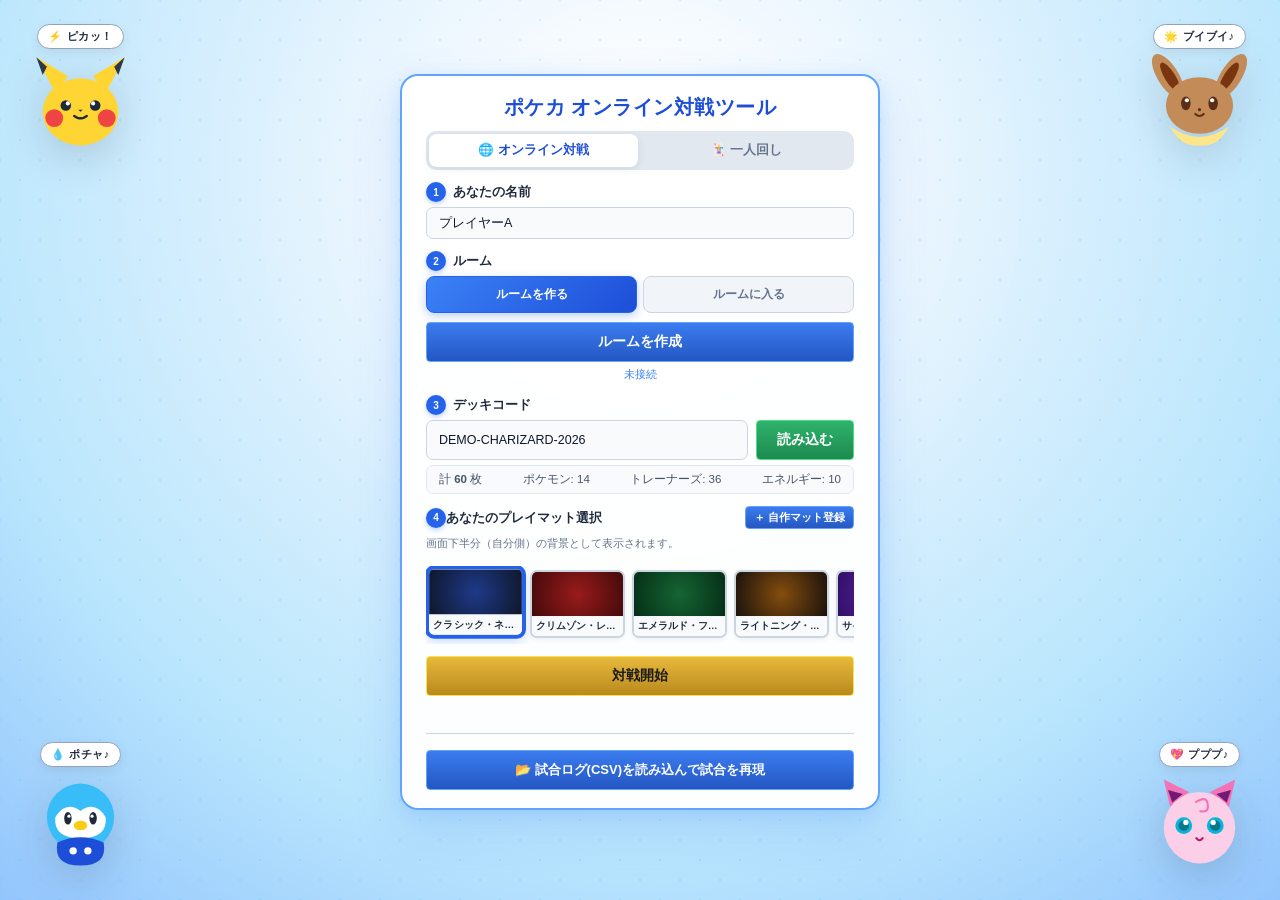
==== commit 598b2f26: "chore: remove demo mentions from title and lobby header" ====
--- a/demo/index.html
+++ b/demo/index.html
@@ -3,7 +3,7 @@
 <head>
 <meta charset="UTF-8">
 <meta name="viewport" content="width=device-width, initial-scale=1.0, viewport-fit=cover">
-<title>ポケカ オンライン対戦ツール（デモ）</title>
+<title>ポケカ オンライン対戦ツール</title>
 <link rel="stylesheet" href="css/style.css">
 </head>
 <body>
@@ -114,7 +114,7 @@
   </div>
 
   <div class="lobby-panel">
-    <h1>ポケカ オンライン対戦ツール <small>DEMO</small></h1>
+    <h1>ポケカ オンライン対戦ツール</h1>
 
     <!-- 最上部モード切替タブ: オンライン対戦 vs 一人回し -->
     <div class="lobby-mode-tabs">
@@ -124,8 +124,6 @@
 
     <!-- ================= モード1: オンライン対戦 ================= -->
     <div id="mode-panel-online" class="mode-panel">
-      <p class="demo-note">デモ版：通信は行わず、対戦相手はダミーです。デッキはサンプルデッキを使用します。</p>
-
       <div class="step">
         <label class="step-title" for="in-name"><span class="num">1</span>あなたの名前</label>
         <input id="in-name" type="text" maxlength="12" placeholder="ニックネーム" autocomplete="off">
--- a/demo/css/style.css
+++ b/demo/css/style.css
@@ -564,6 +564,7 @@
   aspect-ratio: 63 / 88;
   border-radius: calc(var(--u) * 0.6);
   flex: none;
+  min-width: 0;
   cursor: pointer;
 }
 
@@ -634,6 +635,7 @@
   justify-content: space-between;
   align-items: flex-start;
   width: 100%;
+  min-width: 0;
 }
 
 .card .name {
@@ -641,12 +643,14 @@
   overflow: hidden;
   text-overflow: ellipsis;
   max-width: 75%;
+  min-width: 0;
 }
 
 .card .hp {
   font-size: calc(var(--fs) * 0.8);
   color: #dc2626;
   white-space: nowrap;
+  min-width: 0;
 }
 
 .card .card-btm {
@@ -654,6 +658,7 @@
   color: #64748b;
   display: flex;
   justify-content: space-between;
+  min-width: 0;
 }
 
 .card .dmg {
